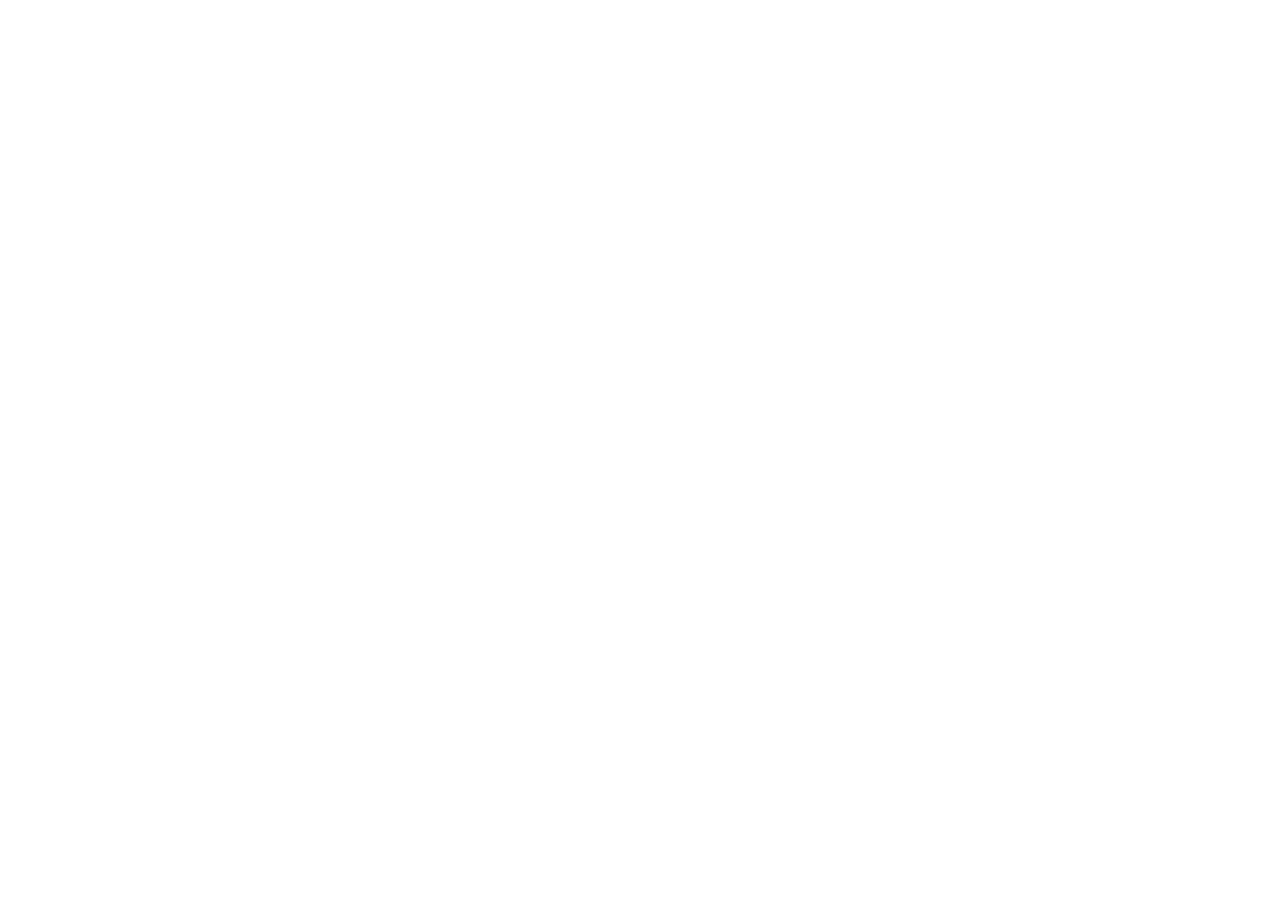
==== bx-ball/index.html @ 0a880add "Add bx-ball (GPT Astra)" ====
<!doctype html>
<html lang="en"><head><meta charset="UTF-8"><meta name="viewport" content="width=device-width, initial-scale=1.0"><meta name="theme-color" content="#101316"><meta name="description" content="A modern tribute to the classic brick breaker. Play, build levels, and chase your own high score."><title>BX Ball — One more bounce.</title><link rel="icon" href="/favicon.svg" type="image/svg+xml">  <script type="module" crossorigin src="/assets/index-BNyGC2et.js"></script>
  <link rel="stylesheet" crossorigin href="/assets/index-DN9gfeNt.css">
</head><body><div id="app"></div></body></html>
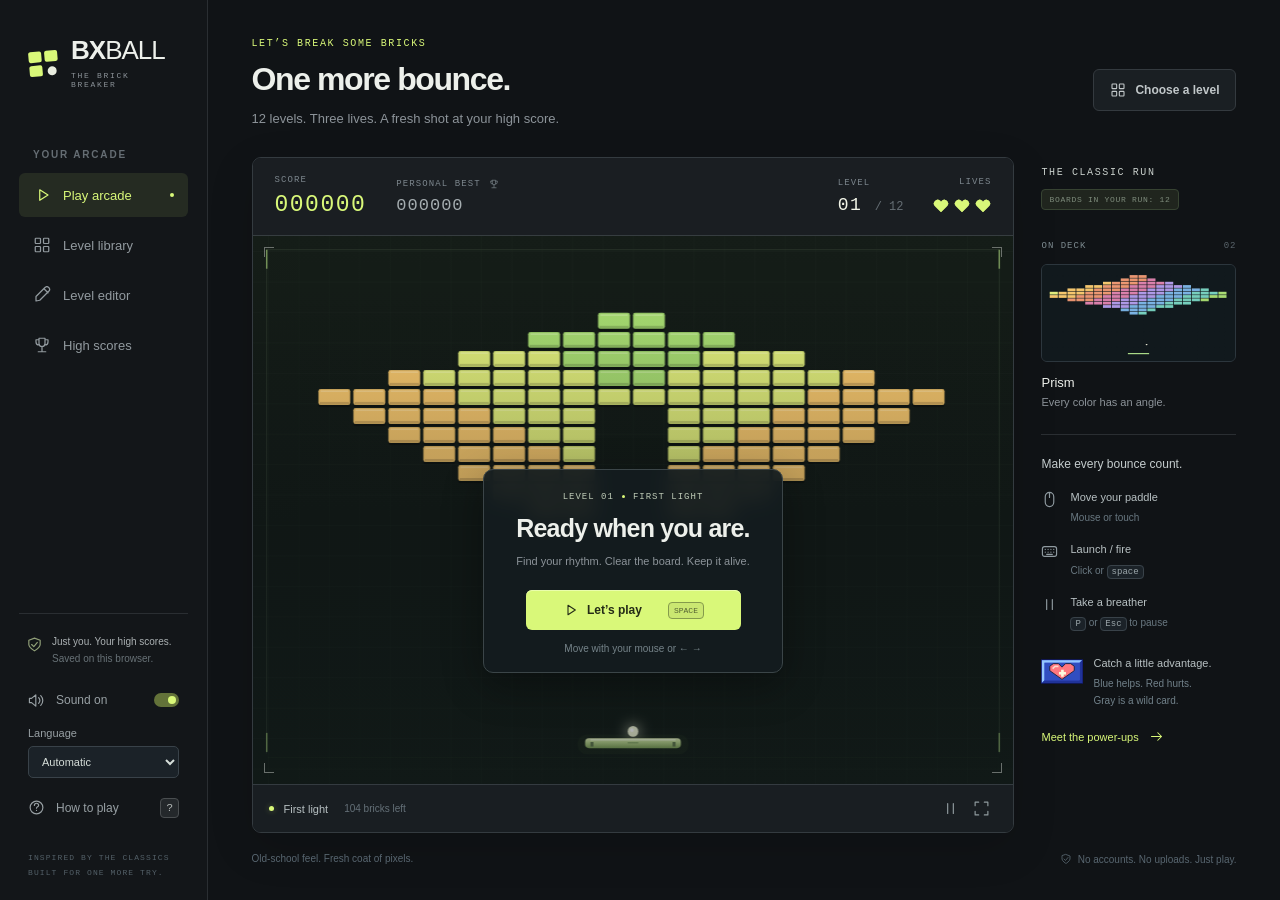
==== commit f7315733: "Fix vite build paths (supposedly)" ====
--- a/bx-ball/index.html
+++ b/bx-ball/index.html
@@ -1,4 +1,4 @@
 <!doctype html>
-<html lang="en"><head><meta charset="UTF-8"><meta name="viewport" content="width=device-width, initial-scale=1.0"><meta name="theme-color" content="#101316"><meta name="description" content="A modern tribute to the classic brick breaker. Play, build levels, and chase your own high score."><title>BX Ball — One more bounce.</title><link rel="icon" href="/favicon.svg" type="image/svg+xml">  <script type="module" crossorigin src="/assets/index-BNyGC2et.js"></script>
-  <link rel="stylesheet" crossorigin href="/assets/index-DN9gfeNt.css">
+<html lang="en"><head><meta charset="UTF-8"><meta name="viewport" content="width=device-width, initial-scale=1.0"><meta name="theme-color" content="#101316"><meta name="description" content="A modern tribute to the classic brick breaker. Play, build levels, and chase your own high score."><title>BX Ball — One more bounce.</title><link rel="icon" href="./favicon.svg" type="image/svg+xml">  <script type="module" crossorigin src="./assets/index-BNyGC2et.js"></script>
+  <link rel="stylesheet" crossorigin href="./assets/index-DN9gfeNt.css">
 </head><body><div id="app"></div></body></html>
--- a/bx-ball/assets/index-DN9gfeNt.css
+++ b/bx-ball/assets/index-DN9gfeNt.css
@@ -0,0 +1 @@
+:root{font-family:Inter,ui-sans-serif,-apple-system,BlinkMacSystemFont,Segoe UI,sans-serif;color:#edf0eb;background:#101316;font-synthesis:none;font-weight:400;--bg:#101316;--panel:#171b1f;--line:#2a2e32;--muted:#8c9399;--accent:#d9f879;--accent-dark:#a6c659;--mono:"SFMono-Regular",Consolas,"Liberation Mono",monospace;color-scheme:dark}*{box-sizing:border-box}body{margin:0}button,input,select{font:inherit}button,a,input,canvas,select{-webkit-tap-highlight-color:transparent}button{cursor:pointer}button:disabled{cursor:default;opacity:.35}button,a,input{outline-offset:5px}button:focus-visible,a:focus-visible,input:focus-visible,canvas:focus-visible{outline:2px solid var(--accent)}button{color:inherit}a{color:inherit;text-decoration:none}.icon{width:20px;height:20px;flex-shrink:0;vertical-align:middle}button{border:0}kbd{font:11px var(--mono);border:1px solid #4a4e50;border-radius:4px;padding:3px 5px;background:#24282b;color:#b5bbb9;white-space:nowrap}#app{min-height:100svh;display:grid;grid-template-columns:208px minmax(0,1fr)}.sidebar{position:sticky;top:0;height:100svh;border-right:1px solid var(--line);display:flex;flex-direction:column;padding:37px 19px 20px;background:#131619}.brand{display:flex;align-items:center;gap:12px;margin:0 10px 60px;font-size:26px;line-height:1;letter-spacing:-1px;font-weight:850}.brand-light{font-weight:450}.brand small{display:block;font:8px var(--mono);letter-spacing:1.7px;color:#8c9399;margin-top:8px}.brand-mark{width:31px;display:grid;grid-template-columns:repeat(2,13px);grid-template-rows:repeat(2,11px);gap:3px;transform:rotate(-5deg)}.brand-mark i{background:var(--accent);border-radius:2px}.brand-mark b{background:#e9eddf;border-radius:100%;width:9px;height:9px;margin:2px}.nav-caption{font-size:10px;letter-spacing:1.8px;color:#656d73;margin:0 14px 13px;font-weight:650}.nav-item{position:relative;display:flex;align-items:center;gap:12px;background:none;border-radius:6px;padding:13px 14px;width:100%;font-size:13px;text-align:left;color:#929a9f;margin-bottom:6px;transition:background .15s,color .15s}.nav-item .icon{width:18px;height:18px}.nav-item:hover{background:#202529;color:#e5e9e2}.nav-item.active{background:#252b22;color:var(--accent)}.nav-active{width:4px;height:4px;background:var(--accent);border-radius:100%;margin-left:auto}.sidebar-bottom{margin-top:auto}.local-card{display:flex;gap:9px;border-top:1px solid var(--line);padding:22px 7px 18px;font-size:10px;color:#abb1b3}.local-card .icon{width:17px;height:17px;color:#91a078}.local-card small{display:block;margin-top:6px;font-size:10px;color:#687277}.side-action{background:none;display:flex;align-items:center;gap:11px;width:100%;padding:10px 9px;color:#98a0a4;font-size:12px}.side-action .icon{width:17px;height:17px}.side-action:hover{color:#e5e9e2}.side-action kbd{margin-left:auto}.toggle{width:25px;height:14px;border-radius:20px;background:#363d42;margin-left:auto;position:relative}.toggle:after{content:"";position:absolute;top:3px;left:3px;width:8px;height:8px;border-radius:50%;background:#929c9f}.toggle.on{background:#637239}.toggle.on:after{background:var(--accent);left:14px}.sidebar-credit{padding:22px 9px 0;font:8px/1.9 var(--mono);letter-spacing:1.1px;color:#536068}.sidebar-credit span{display:block}#main{min-width:0}.page{padding:36px clamp(24px,3.4vw,62px) 20px;max-width:2040px;margin:auto}.page-header{display:flex;justify-content:space-between;align-items:center;gap:24px;margin-bottom:28px}.eyebrow{font:10px/1.5 var(--mono);letter-spacing:1.6px;color:var(--accent)}h1{font-size:clamp(27px,2.5vw,38px);font-weight:570;letter-spacing:-1.4px;line-height:1.15;margin:10px 0}p{color:var(--muted);line-height:1.65;font-size:13px;margin:0}.page-header p{font-size:13px}.header-actions{flex-shrink:0;padding-top:14px}.btn{display:inline-flex;justify-content:center;align-items:center;gap:9px;padding:11px 16px;border-radius:6px;font-size:12px;font-weight:600;line-height:1.5;transition:background .15s,transform .15s;white-space:nowrap}.btn .icon{width:16px;height:16px}.btn:hover:not(:disabled){transform:translateY(-1px)}.btn-primary{background:var(--accent);color:#242b17;box-shadow:0 1px #eafdac inset}.btn-primary:hover:not(:disabled){background:#e4ff97}.btn-secondary{background:#1a1f23;border:1px solid #343a3f;color:#c1c7c9}.btn-secondary:hover{background:#252c30}.btn-ghost{background:transparent;color:#a9b1b6}.btn-ghost:hover{color:#fff;background:#20272b}.btn-danger{background:#bf4d59;color:#fff}.icon-button{background:none;color:#8f9a9e;padding:7px;border-radius:5px;display:inline-flex;align-items:center;justify-content:center}.icon-button:hover{background:#2a3135;color:#edf0e9}.icon-button .icon{width:17px;height:17px}.text-button{display:inline-flex;align-items:center;gap:10px;background:none;font-size:11px;color:var(--accent);padding:0}.text-button:hover{color:#f0ffc6}.text-button .icon{width:15px;height:15px}.game-layout{display:grid;grid-template-columns:minmax(0,1fr) 195px;gap:27px;align-items:start}.machine{border:1px solid #343b40;border-radius:9px;overflow:hidden;box-shadow:0 14px 45px #0002;min-width:0}.hud{display:flex;align-items:center;gap:30px;padding:17px 22px;background:#1a1e22;border-bottom:1px solid #363d40}.hud-stat{display:flex;flex-direction:column;gap:7px}.hud-stat>span,.hud-lives>span{color:#7c868d;font:9px var(--mono);letter-spacing:1.1px}.hud-stat strong{font:23px var(--mono);letter-spacing:1.5px;color:#f1f4e7}.hud-stat:first-child strong{color:var(--accent)}.hud-stat .icon{width:10px;height:10px;margin-left:2px}.score-digits{color:#788947}.best-stat strong{color:#a5adb0;font-size:17px;letter-spacing:1px}.level-stat{margin-left:auto}.level-stat strong{font-size:18px}.level-stat em{font-style:normal;font-size:12px;color:#656e74;letter-spacing:0}.hud-lives{display:flex;flex-direction:column;gap:8px;align-items:flex-end}.hud-lives>div{display:flex;gap:5px;height:22px;align-items:center}.hud-lives .icon{width:16px;height:16px;color:var(--accent);fill:var(--accent);stroke-width:1}.hud-lives b{font:13px var(--mono)}.playfield{width:100%;aspect-ratio:1000/720;position:relative;background:#11191e;isolation:isolate;overflow:hidden}.playfield canvas{display:block;width:100%;height:100%;touch-action:none;outline-offset:-3px}.field-corner{position:absolute;width:10px;height:10px;border-color:#85968c;pointer-events:none;opacity:.4}.corner-tl{left:11px;top:11px;border-top:1px solid;border-left:1px solid}.corner-tr{right:11px;top:11px;border-top:1px solid;border-right:1px solid}.corner-bl{left:11px;bottom:11px;border-bottom:1px solid;border-left:1px solid}.corner-br{right:11px;bottom:11px;border-bottom:1px solid;border-right:1px solid}.machine-footer{background:#191e22;border-top:1px solid #343b40;padding:8px 16px;display:flex;justify-content:space-between;align-items:center;font-size:11px}.machine-footer>span{display:flex;align-items:center;gap:10px}.machine-footer b{font-weight:500;color:#b7c0c2}.machine-footer #brick-count{color:#647078;font-size:10px;margin-left:6px}.level-indicator{width:5px;height:5px;border-radius:100%;background:var(--accent);box-shadow:0 0 6px #d9f87955}.game-overlay{position:absolute;inset:0;display:flex;align-items:center;justify-content:center;pointer-events:none;background:linear-gradient(transparent 10%,#10171b33 38%,#10171b55 70%)}.game-overlay.hidden{display:none}.overlay-panel{pointer-events:auto;text-align:center;margin-top:16%;background:#141c20ed;border:1px solid #3b4548;border-radius:10px;padding:27px 33px;box-shadow:0 12px 40px #0005;max-width:calc(100% - 30px);-webkit-backdrop-filter:blur(10px);backdrop-filter:blur(10px)}.ready-panel{padding:22px 32px 18px}.overlay-panel h2{font-size:25px;letter-spacing:-.8px;font-weight:560;margin:12px 0 9px}.overlay-panel p{font-size:11px}.overlay-panel .btn{margin-top:20px}.level-chip{font:9px var(--mono);letter-spacing:1px;color:#becbb7;display:flex;align-items:center;justify-content:center;gap:8px}.level-chip i{width:3px;height:3px;background:var(--accent);border-radius:100%}.start-button{min-width:215px}.start-button kbd{border-color:#859b4c;color:#536032;background:#cae771;margin-left:17px;font-size:8px}.overlay-hint{display:block;color:#76848a;font-size:10px;margin-top:13px}.overlay-secondary{display:block;margin:16px auto 0}.result-icon{display:inline-flex;align-items:center;justify-content:center;width:39px;height:39px;border:1px solid #55633d;background:#323c23;color:var(--accent);border-radius:100%;margin-bottom:10px}.result-score{font:35px var(--mono);color:var(--accent);margin:15px}.result-score small{display:block;font-size:9px;letter-spacing:1.5px;margin-top:4px;color:#78878a}.result-panel{margin-top:0;padding:22px 28px}.result-panel h2{font-size:23px}.result-actions{display:flex;gap:8px;justify-content:center}.score-entry{display:flex;gap:7px;margin-top:8px}.score-entry .input{width:150px}.score-entry .btn{margin:0}.result-panel form label{font-size:12px;color:#b8c1c3}.saved-score{color:var(--accent)}.saved-score .icon{width:15px;margin-right:5px}.game-notice{position:absolute;bottom:60px;left:15px;right:15px;text-align:center;font:12px var(--mono);color:var(--accent);text-shadow:0 2px 8px #000;pointer-events:none}.game-aside{padding-top:8px}.session-heading{display:flex;flex-direction:column;gap:9px;margin-bottom:31px}.session-heading .eyebrow{color:#c8cfcb;font-size:10px;letter-spacing:1.6px}.pill{font:8px var(--mono);color:#7e8c7c;letter-spacing:.7px;border:1px solid #374332;border-radius:4px;padding:5px 7px;align-self:flex-start;background:#20251e}.aside-label{display:flex;justify-content:space-between;font:9px var(--mono);letter-spacing:1px;color:#7e8c91;margin-bottom:13px}.aside-label span:last-child{color:#5a656c}.next-level canvas{display:block;width:100%;aspect-ratio:2;background:#171e23;border:1px solid #2c363d;border-radius:6px}.next-level h3{font-size:13px;font-weight:500;margin:13px 0 4px}.next-level p{font-size:11px;line-height:1.5}.aside-divider{height:1px;background:var(--line);margin:24px 0 22px}.aside-title{font-size:12px;font-weight:500;margin:0 0 20px;color:#c4cccd}.control-row{display:flex;align-items:flex-start;gap:12px;margin:18px 0;color:#8e999f}.control-row>.icon{width:17px;height:17px}.control-row>span{font-size:11px;color:#b7c0c2;line-height:1.2}.control-row small{font-size:10px;color:#697881;display:block;margin-top:7px;line-height:1.4}.control-row kbd{font-size:9px;padding:1px 4px;border-color:#394249;background:#1b2228;color:#9ba6aa}.pickup-tip{display:flex;gap:12px;margin:27px 0 18px}.power-sample{border:1px solid #68abcc;border-radius:4px;color:#a0dcf8;background:linear-gradient(#28516d,#1b3549);width:27px;height:19px;font:14px var(--mono);text-align:center;box-shadow:0 0 14px #447faa20;transform:rotate(-12deg);flex-shrink:0}.pickup-tip>div{font-size:11px;color:#b7c0c2}.pickup-tip p{font-size:10px;margin-top:6px;line-height:1.7;color:#71818a}.active-effects{margin-top:24px;display:flex;gap:5px;flex-wrap:wrap}.active-effects .eyebrow{width:100%;font-size:9px;margin-bottom:5px}.effect-tag{font:9px var(--mono);padding:5px;border:1px solid #36556b;background:#1a2b38;color:#8bc7e8;border-radius:3px}.play-footer{display:flex;justify-content:space-between;margin-top:20px;gap:12px;font-size:10px;color:#586670}.play-footer>span:last-child{display:flex;gap:6px;align-items:center}.play-footer .icon{width:12px;height:12px}.machine:fullscreen{height:100svh;width:100svw;border:0;border-radius:0;display:flex;flex-direction:column;align-items:center;justify-content:center;background:#101316}.machine:fullscreen .hud,.machine:fullscreen .machine-footer{width:min(100vw,calc((100vh - 122px)*1.3889))}.machine:fullscreen .playfield{width:min(100vw,calc((100vh - 122px)*1.3889));height:auto}.library-layout{display:grid;grid-template-columns:minmax(0,1fr) 260px;gap:28px}.library-toolbar{display:flex;align-items:center;justify-content:space-between;gap:12px;margin-bottom:20px}.segmented{padding:4px;background:#191e22;border:1px solid #2d3439;display:flex;gap:3px;border-radius:7px}.segmented button{background:none;color:#89979c;font-size:11px;padding:8px 11px;border-radius:4px;white-space:nowrap}.segmented button.selected{background:#303b2b;color:var(--accent)}.segmented button span{margin-left:5px;font:9px var(--mono);opacity:.65}.muted{color:var(--muted);font-size:12px}.library-count{font-size:10px;white-space:nowrap}.level-grid{display:grid;grid-template-columns:repeat(3,minmax(0,1fr));gap:16px}.level-card{background:#181e22;border:1px solid #2e373c;padding:0;border-radius:8px;overflow:hidden;text-align:left;transition:border-color .15s,transform .15s}.level-card:hover{border-color:#697b68;transform:translateY(-2px)}.level-card.selected{border-color:#c2dc76;box-shadow:0 0 0 1px #c2dc7633}.level-thumb{position:relative;background:#131b20;border-bottom:1px solid #283238;padding:20px 8px 8px}.level-thumb canvas{display:block;width:100%;aspect-ratio:1.95}.level-card-number{position:absolute;top:10px;left:12px;font:9px var(--mono);letter-spacing:.5px;color:#788a90}.completed-badge{position:absolute;right:10px;top:8px;color:var(--accent)}.completed-badge .icon{width:12px;height:12px}.level-card-body{padding:13px 12px;display:flex;align-items:flex-start;justify-content:space-between;gap:6px}.level-card strong{font-size:12px;font-weight:550;display:block}.level-card small{display:block;font-size:10px;color:#728189;margin-top:5px;line-height:1.5}.difficulty{display:flex;gap:2px;flex-shrink:0;align-self:center}.difficulty i{height:9px;width:3px;border-radius:1px;background:#323c42}.difficulty i.lit{background:#9fb768}.library-aside{display:flex;flex-direction:column;gap:20px}.selected-level{background:#1a2125;border:1px solid #343e43;border-radius:8px;padding:20px}.selected-level h2{font-size:23px;font-weight:500;letter-spacing:-.6px;margin:10px 0 6px}.selected-level p{font-size:11px}.selected-stats{display:flex;justify-content:space-between;color:#839299;font:10px var(--mono);padding:19px 0}.selected-level>.btn{width:100%}.selected-actions{display:flex;gap:5px;margin-top:9px}.selected-actions .btn{flex:1;font-size:11px}.playlist-panel{border:1px solid #30393e;background:#171d21;border-radius:8px;padding:18px 14px}.playlist-heading{display:flex;align-items:center;justify-content:space-between;gap:5px}.playlist-heading .eyebrow{font-size:8px}.playlist-heading h3{font-size:13px;font-weight:500;margin:8px 0 6px}.playlist-heading h3 span{font:9px var(--mono);color:#77878c;background:#2b353a;padding:3px 5px;margin-left:5px;border-radius:3px}.playlist-panel>p{font-size:10px;margin:5px 0 14px}.playlist-list{list-style:none;margin:0;padding:0;max-height:390px;overflow-y:auto;scrollbar-width:thin;scrollbar-color:#3b464a transparent}.playlist-list li{display:flex;align-items:center;gap:8px;min-height:35px;border-top:1px solid #262f35;cursor:grab}.playlist-index{font:9px var(--mono);color:#596b75}.playlist-name{font-size:10px;color:#afbbbe;min-width:0;overflow:hidden;text-overflow:ellipsis;white-space:nowrap;flex:1}.reorder-buttons{display:flex;gap:0}.reorder-buttons button{display:flex;align-items:center;padding:2px;background:none;color:#6d818c}.reorder-buttons .icon{width:12px;height:12px}.reorder-buttons button:hover{color:var(--accent)}.playlist-list .dragging{opacity:.4}.start-run{width:100%;margin-top:16px}.playlist-empty{font-size:11px;color:#7c8c93;line-height:1.5}.empty-state{text-align:center;padding:56px 25px;grid-column:1/-1}.empty-state h2{font-size:21px;font-weight:500;letter-spacing:-.5px}.empty-state p{font-size:13px;margin-bottom:24px}.empty-state .text-button{font-size:12px}.scores-page{max-width:1500px}.score-hero{padding:32px;display:flex;align-items:center;gap:27px;border:1px solid #3c4634;background:radial-gradient(ellipse at 20% 50%,#27332466,transparent 65%),#191f1d;border-radius:10px;margin-bottom:26px}.trophy-art{width:85px;height:85px;border:1px solid #6b79533d;border-radius:100%;display:flex;align-items:center;justify-content:center;color:var(--accent);background:#3d4a242a;box-shadow:0 0 0 10px #768d3020,0 0 0 20px #768d3009;margin:10px}.trophy-art .icon{width:40px;height:40px;stroke-width:1.2}.high-score-number{font:48px var(--mono);letter-spacing:2px;margin:8px 0;color:var(--accent)}.score-hero p{font-size:12px}.score-hero p span{padding:0 8px}.personal-chip{margin-left:auto;align-self:flex-start;display:flex;gap:6px;align-items:center;font-size:10px;color:#93a087}.personal-chip .icon{width:14px;height:14px}.score-table-wrap{border:1px solid #30393e;border-radius:8px;background:#161c20;overflow:hidden}.table-heading{display:flex;justify-content:space-between;align-items:center;padding:22px 26px;border-bottom:1px solid #2c353b}.table-heading h2{font-size:16px;font-weight:500;margin:0}.table-heading span{font-size:11px;color:#77878f}.score-table{border-collapse:collapse;width:100%;text-align:left}.score-table th{font:9px var(--mono);letter-spacing:1px;color:#637881;padding:16px 25px;background:#141b20}.score-table td{border-top:1px solid #273138;padding:17px 25px;font:12px var(--mono);color:#8b9ca4}.score-table td:nth-child(2){font:13px Inter,ui-sans-serif,sans-serif;color:#d3dcdf}.score-table td:nth-child(3){font-size:16px;color:#dbe9c5}.score-table .first-place td{background:#252d2045}.score-table .first-place td:first-child{color:var(--accent)}.score-table td .icon{width:17px;height:17px}.mode-badge{font:10px ui-sans-serif,sans-serif;padding:4px 7px;border:1px solid #34434b;border-radius:4px}.privacy-note{display:flex;align-items:center;justify-content:center;gap:7px;font-size:10px;color:#5d717d;margin:23px 0}.privacy-note .icon{width:13px;height:13px}.empty-orbit{font:23px var(--mono);margin:0 auto;width:66px;height:66px;display:grid;place-items:center;border:1px dashed #44534a;border-radius:100%;color:#7b8c74}.input{background:#10171c;border:1px solid #3a464d;border-radius:5px;padding:10px 12px;color:#e0e8e8;min-width:0;width:100%;font-size:13px}.field-label{display:block;font-size:11px;color:#9fadb3;margin-bottom:7px}.modal-backdrop{position:fixed;inset:0;background:#070d11c9;-webkit-backdrop-filter:blur(8px);backdrop-filter:blur(8px);display:flex;align-items:center;justify-content:center;padding:30px;z-index:30}.modal{position:relative;width:720px;max-width:100%;max-height:85svh;overflow-y:auto;background:#192126;border:1px solid #3a484e;border-radius:12px;box-shadow:0 20px 100px #0008;padding:32px;scrollbar-width:thin;scrollbar-color:#425259 transparent}.modal>h2{font-size:26px;font-weight:550;letter-spacing:-.8px;margin:0 30px 15px 0}.modal h3{font-size:15px;font-weight:550;margin:28px 0 17px}.modal p{font-size:13px}.modal-close{position:absolute;right:20px;top:20px}.modal-actions{display:flex;justify-content:flex-end;gap:10px;margin-top:25px}.help-controls{display:flex;flex-wrap:wrap;gap:16px;padding:18px 0;border-bottom:1px solid #303e46;margin-bottom:25px;font-size:11px;color:#a9b9bf}.help-controls kbd{font-size:10px;margin-left:4px}.brick-guide,.power-guide{display:grid;grid-template-columns:repeat(2,minmax(0,1fr));gap:19px 23px;margin-bottom:22px}.brick-guide>div,.power-guide>div{display:flex;gap:12px;align-items:flex-start}.brick-guide strong,.power-guide strong{font-size:12px;font-weight:500;display:block}.brick-guide small,.power-guide small{font-size:11px;color:#7f949e;display:block;line-height:1.5;margin-top:5px}.sample-brick{width:33px;height:16px;flex-shrink:0;background:#a6da70;border:1px solid #ffffff77;box-shadow:0 2px #fff3 inset,0 -3px #0004 inset;border-radius:2px;margin-top:2px}.brick-explosive{background:#ed9357}.brick-hard{background:#8c9ca8}.brick-unbreakable{background:#cbb766}.brick-invisible{background:transparent;border:1px dashed #cd88b8}.brick-switch{background:linear-gradient(#c8b66b 30%,#d391b9 30% 70%,#c8b66b 70%)}.power-icon{display:flex;align-items:center;justify-content:center;width:30px;height:23px;flex-shrink:0;border-radius:4px;font:12px var(--mono);margin-top:2px}.power-icon.good{background:#22445a;border:1px solid #448ab1;color:#a0d9f8}.power-icon.neutral{background:#394246;border:1px solid #738184;color:#d6dedc}.power-icon.bad{background:#582f36;border:1px solid #9a5360;color:#f6b2b8}.help-credit{border-top:1px solid #35434b;padding-top:20px;font-size:11px!important}.help-credit a{color:var(--accent);white-space:nowrap}.toast{position:fixed;bottom:26px;left:50%;transform:translate(-50%);max-width:calc(100% - 30px);background:#2c3827;border:1px solid #829755;border-radius:7px;box-shadow:0 10px 40px #0008;color:#e6f3d0;padding:14px 21px;font-size:13px;z-index:80}.inline-message{font-size:12px}.editor-page .page-header{margin-bottom:26px}@media(min-width:1200px)and (max-height:850px){.page{padding-top:27px}.page-header{margin-bottom:23px}h1{font-size:31px}.game-layout{grid-template-columns:minmax(0,1fr) 190px;gap:25px;max-width:calc((100svh - 330px)*1.3889 + 215px);margin-inline:auto}.hud{padding:13px 18px;gap:20px}.hud-stat strong{font-size:20px}.best-stat strong{font-size:15px}.hud-stat>span,.hud-lives>span{font-size:8px}.game-aside{padding-top:4px}.session-heading{margin-bottom:22px}.aside-divider{margin:20px 0}.control-row{margin:15px 0}.pickup-tip{margin:23px 0 15px}.play-footer{max-width:calc((100svh - 330px)*1.3889 + 215px);margin-inline:auto}.ready-panel{padding:18px 25px}.overlay-panel h2{font-size:23px}.sidebar{padding-top:31px}.brand{margin-bottom:54px}.game-aside .active-effects{margin-top:16px}}@media(min-width:1800px){:root{font-size:18px}#app{grid-template-columns:250px minmax(0,1fr)}.sidebar{padding:48px 24px 30px}.brand{font-size:33px;margin-bottom:75px}.brand small{font-size:9px}.nav-item{font-size:15px;padding:16px}.nav-caption{font-size:11px}.local-card,.local-card small,.side-action{font-size:12px}.page{padding-top:50px}.page-header{margin-bottom:34px}h1{font-size:44px}.page-header p{font-size:16px}.eyebrow{font-size:12px}.btn{font-size:14px;padding:13px 20px}.game-layout{grid-template-columns:minmax(0,1fr) 255px;gap:40px;max-width:calc((100svh - 320px)*1.3889 + 295px);margin:auto}.hud{padding:23px 27px;gap:50px}.hud-stat>span,.hud-lives>span{font-size:11px}.hud-stat strong{font-size:30px}.best-stat strong{font-size:25px}.hud-lives .icon{width:20px;height:20px}.session-heading .eyebrow{font-size:13px}.pill{font-size:10px}.aside-label{font-size:11px}.next-level h3,.aside-title{font-size:16px}.next-level p{font-size:14px}.control-row{margin:23px 0}.control-row>span{font-size:14px}.control-row small,.pickup-tip p{font-size:12px}.pickup-tip>div{font-size:14px}.text-button{font-size:13px}.overlay-panel{padding:35px 40px}.overlay-panel h2{font-size:34px}.overlay-panel p{font-size:15px}.level-chip,.overlay-hint{font-size:12px}.start-button{min-width:270px}.start-button kbd{font-size:10px}.machine-footer{padding:12px 20px;font-size:13px}.machine-footer #brick-count{font-size:12px}.play-footer{font-size:12px;max-width:calc((100svh - 320px)*1.3889 + 295px);margin-inline:auto}.library-layout{grid-template-columns:minmax(0,1fr) 320px}.level-card strong{font-size:16px}.level-card small{font-size:12px}.level-card-body{padding:19px}.level-card-number{font-size:12px}.level-grid{gap:23px}.playlist-name{font-size:13px}.playlist-list li{min-height:43px}.reorder-buttons .icon{width:15px;height:15px}.selected-level p,.playlist-panel>p{font-size:12px}.playlist-heading h3{font-size:16px}.segmented button{font-size:13px}}@media(max-width:1150px){#app{grid-template-columns:176px minmax(0,1fr)}.sidebar{padding-left:12px;padding-right:12px}.brand{font-size:23px;margin-left:7px;gap:9px}.brand small{font-size:7px}.nav-item{font-size:12px;padding-left:12px;gap:9px}.page{padding:26px 24px}.game-layout{grid-template-columns:minmax(0,1fr)}.game-aside{display:none}.play-page{max-width:940px}.library-layout{grid-template-columns:minmax(0,1fr) 230px;gap:18px}.level-grid{grid-template-columns:repeat(2,minmax(0,1fr))}.library-count{display:none}.page-header{gap:15px}.page-header h1{font-size:28px}.page-header p{font-size:12px}.header-actions .btn{font-size:11px;padding:9px 12px}.score-table td,.score-table th{padding:16px}.personal-chip{display:none}.local-card,.local-card small{font-size:9px}.side-action{font-size:11px}}@media(max-width:800px){#app{display:block}.sidebar{position:relative;height:auto;padding:17px 20px 0;border-right:0;border-bottom:1px solid var(--line);display:flex;flex-direction:row;flex-wrap:wrap;align-items:center;gap:20px}.brand{font-size:25px;margin:0 auto 0 0}.brand small{font-size:7px}.brand-mark{width:29px}.nav-caption,.sidebar-credit,.local-card{display:none}.sidebar nav{order:3;display:flex;width:100%;gap:4px}.nav-item{margin:0;border-radius:5px 5px 0 0;justify-content:center;padding:12px 8px;font-size:11px;gap:7px}.nav-item .icon{width:16px;height:16px}.nav-active{display:none}.sidebar-bottom{display:flex;margin:0;gap:6px}.side-action{width:auto;padding:5px}.side-action span,.side-action kbd{display:none}.side-action .icon{width:19px;height:19px}.page{padding:25px 20px}.page-header{margin-bottom:25px}.page-header .eyebrow{font-size:9px}.page-header h1{font-size:27px}.page-header p{font-size:12px;max-width:340px}.header-actions{padding:0}.game-layout{gap:0}.play-footer span:first-child{display:none}.play-footer{justify-content:center}.library-layout{grid-template-columns:1fr}.library-aside{display:grid;grid-template-columns:1fr 1fr;align-items:start}.level-grid{grid-template-columns:repeat(3,minmax(0,1fr))}.level-card-body{display:block}.difficulty{margin-top:9px}.library-toolbar{margin-bottom:16px}.high-score-number{font-size:37px}.score-hero{padding:25px}.trophy-art{width:65px;height:65px}.score-table td,.score-table th{padding:15px 12px;font-size:11px}.score-table td:nth-child(2){font-size:12px}.score-table td:nth-child(3){font-size:14px}.privacy-note{font-size:9px}.score-entry .input{width:130px}}@media(max-width:520px){.sidebar{padding-inline:13px;gap:17px}.brand{font-size:24px}.nav-item{font-size:10px;gap:6px}.nav-item .icon{width:14px;height:14px}.page{padding:23px 13px}.page-header{align-items:flex-start;gap:12px}.page-header h1{font-size:26px}.page-header .eyebrow{font-size:8px;letter-spacing:1.2px}.page-header p{font-size:11px;line-height:1.6}.header-actions .btn{font-size:0;gap:0;padding:10px}.header-actions .btn .icon{width:19px;height:19px}.hud{padding:12px;gap:16px}.hud-stat>span,.hud-lives>span{font-size:7px;letter-spacing:.4px}.hud-stat strong{font-size:18px;letter-spacing:.4px}.best-stat{display:none}.level-stat strong{font-size:15px}.level-stat em{font-size:10px}.hud-lives .icon{width:13px;height:13px}.playfield{aspect-ratio:1000/850}.machine-footer{padding:5px 9px}.machine-footer b{font-size:10px}.machine-footer #brick-count{font-size:9px;margin-left:0}.overlay-panel{padding:17px 20px;margin-top:20%}.overlay-panel h2{font-size:20px;margin:10px 0 7px}.overlay-panel p{font-size:10px}.overlay-panel .btn{margin-top:15px;font-size:11px;padding:9px 13px}.level-chip{font-size:8px}.overlay-hint{font-size:9px}.result-panel{margin-top:0;padding:12px 15px}.result-panel h2{font-size:18px}.result-icon{width:30px;height:30px;margin-bottom:3px}.result-score{font-size:25px;margin:8px}.result-actions .btn{font-size:10px}.score-entry .btn{margin-top:0}.result-panel form label{font-size:10px}.score-entry .input{font-size:11px;padding:8px;width:125px}.library-toolbar{display:block}.segmented{width:100%;justify-content:space-between}.segmented button{font-size:10px;padding:8px}.level-grid{grid-template-columns:repeat(2,minmax(0,1fr));gap:12px}.level-card-body{padding:11px}.level-card strong{font-size:12px}.level-card small{font-size:10px}.library-aside{grid-template-columns:1fr}.selected-level{padding:18px}.library-layout{gap:20px}.score-hero{gap:15px;padding:22px 13px}.trophy-art{width:49px;height:49px;margin:8px}.trophy-art .icon{width:26px;height:26px}.high-score-number{font-size:31px}.score-hero .eyebrow{font-size:9px}.score-hero p{font-size:10px}.score-table-wrap{overflow-x:auto}.score-table{min-width:490px}.table-heading{padding:18px}.table-heading h2{font-size:14px}.table-heading span{font-size:10px}.privacy-note{line-height:1.5;align-items:flex-start}.privacy-note .icon{flex-shrink:0}.empty-state{padding:40px 20px}.empty-state h2{font-size:18px}.empty-state p{font-size:12px}.modal-backdrop{padding:12px}.modal{padding:25px 20px;max-height:90svh}.modal>h2{font-size:23px}.brick-guide,.power-guide{grid-template-columns:1fr}.modal-actions{flex-wrap:wrap}.modal p{font-size:12px}.help-controls{gap:13px;font-size:10px}.play-footer{font-size:9px}.toast{width:calc(100% - 30px);font-size:12px;text-align:center}}@media(prefers-reduced-motion:reduce){*,*:before,*:after{scroll-behavior:auto!important;transition:none!important}}@media(max-width:800px){.editor-page .editor-palette{display:grid;grid-template-columns:repeat(8,minmax(0,1fr));gap:8px}.editor-page .editor-palette .palette-button{width:100%}}.language-control{display:flex;flex-direction:column;gap:7px;margin:8px 9px 10px;color:#98a0a4;font-size:11px}.language-control select{width:100%;min-width:0;border:1px solid #394249;border-radius:5px;background:#1b2228;color:#d5ddd8;padding:8px 9px;font-size:11px;cursor:pointer}.language-control select:focus-visible{outline:2px solid var(--accent);outline-offset:3px}.power-icon,.power-sample{display:block;width:48px;height:28px;flex-shrink:0;border:0;border-radius:0;background:none;box-shadow:none;margin-top:2px;transform:none}.power-guide>div{gap:13px}.pickup-tip{gap:10px}.pickup-tip .power-sample{width:42px;height:25px}.nav-item>span{min-width:0}.side-action>span:not(.toggle){text-align:left}.side-action .toggle{flex-shrink:0}@media(max-width:800px){.language-control{margin:0 5px;align-self:center}.language-control>span{position:absolute;width:1px;height:1px;overflow:hidden;clip-path:inset(50%)}.language-control select{width:132px;padding:6px;font-size:11px}.sidebar-bottom{align-items:center}.sidebar nav{gap:2px}.nav-item{flex:1;min-width:0}.nav-item span{overflow-wrap:anywhere}}@media(max-width:520px){.sidebar{gap:14px 8px}.sidebar-bottom{gap:3px}.language-control{margin:0 2px}.language-control select{width:118px;font-size:10px}.nav-item{padding-inline:4px;font-size:10px;gap:4px}.nav-item .icon{flex-shrink:0}.power-guide{gap:20px}.machine-footer>span{gap:6px;min-width:0;flex-wrap:wrap}.machine-footer>div{display:flex;flex-shrink:0}.overlay-panel h2{overflow-wrap:break-word}.level-chip{flex-wrap:wrap;row-gap:4px}}@media(max-width:360px){.brand{font-size:21px;gap:6px}.brand-mark{transform:scale(.85);width:27px}.language-control select{width:106px}.side-action .icon{width:17px;height:17px}.nav-item .icon{display:none}}
